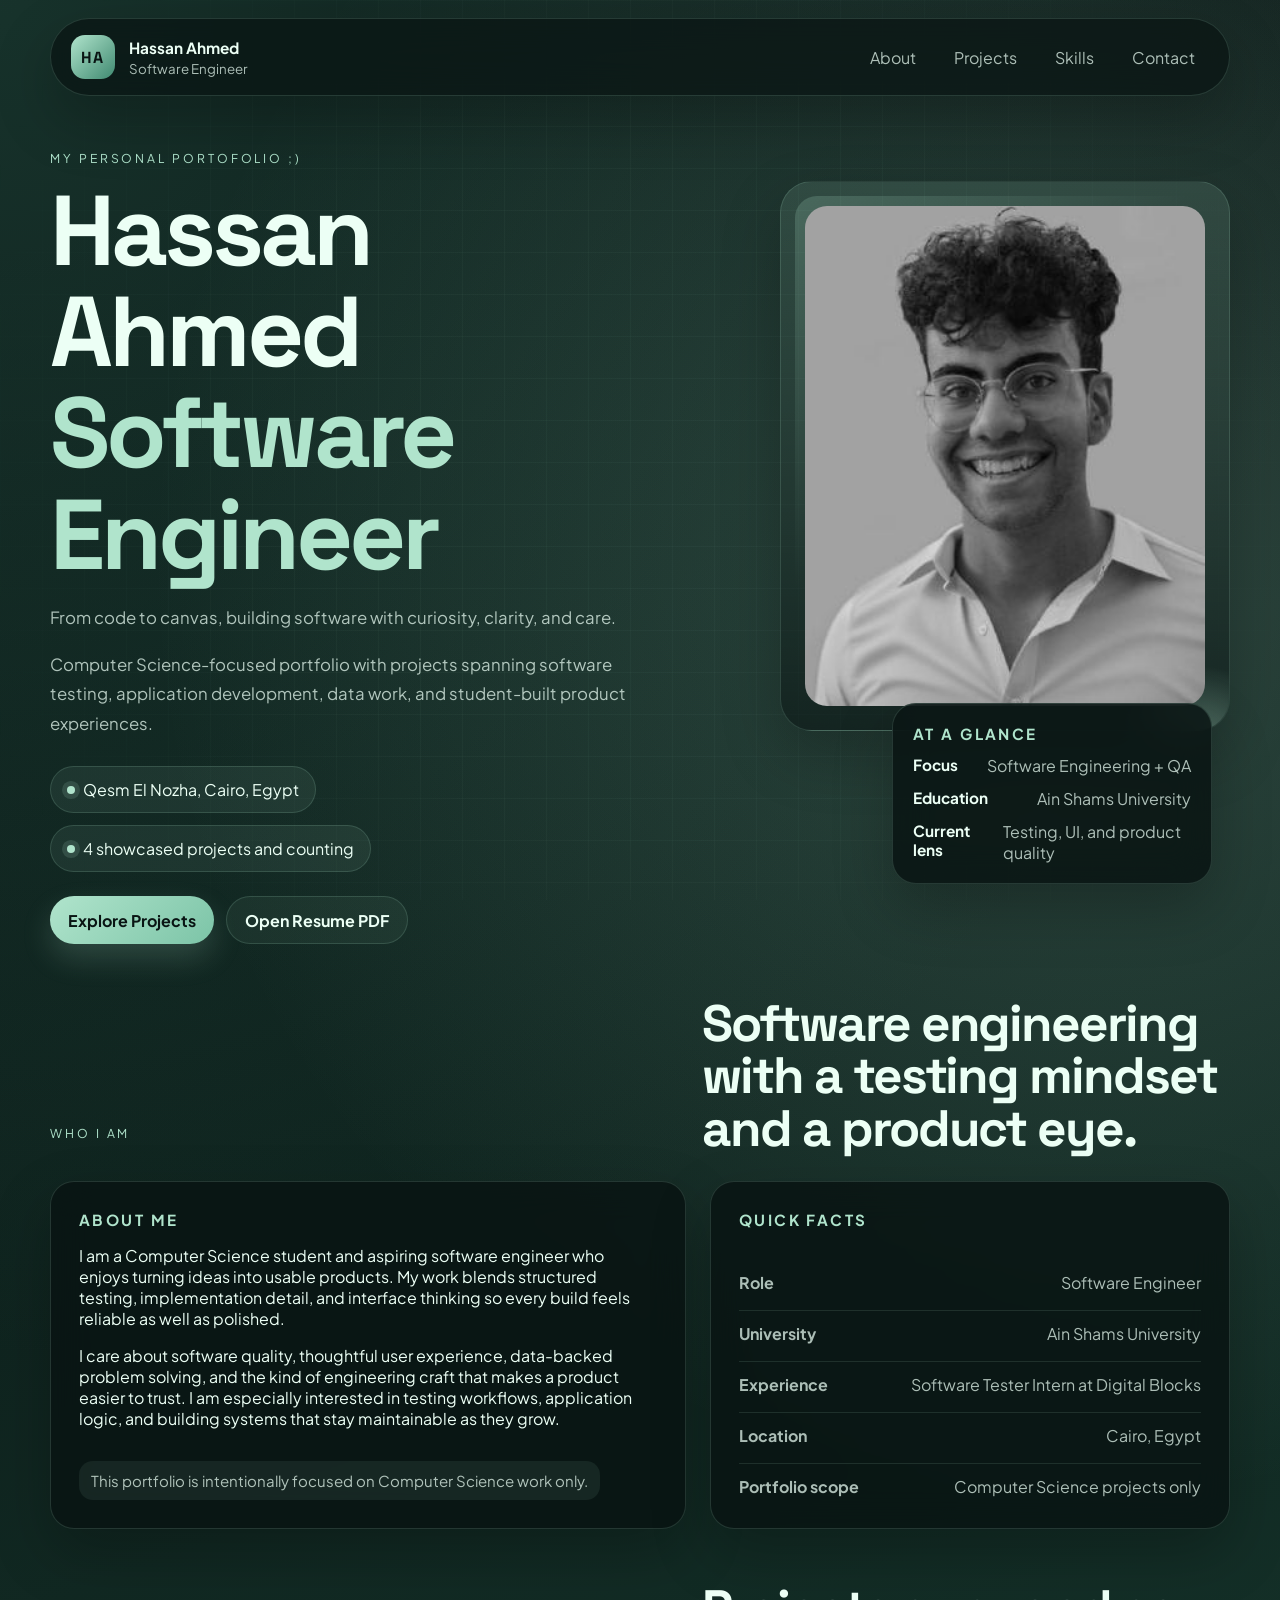
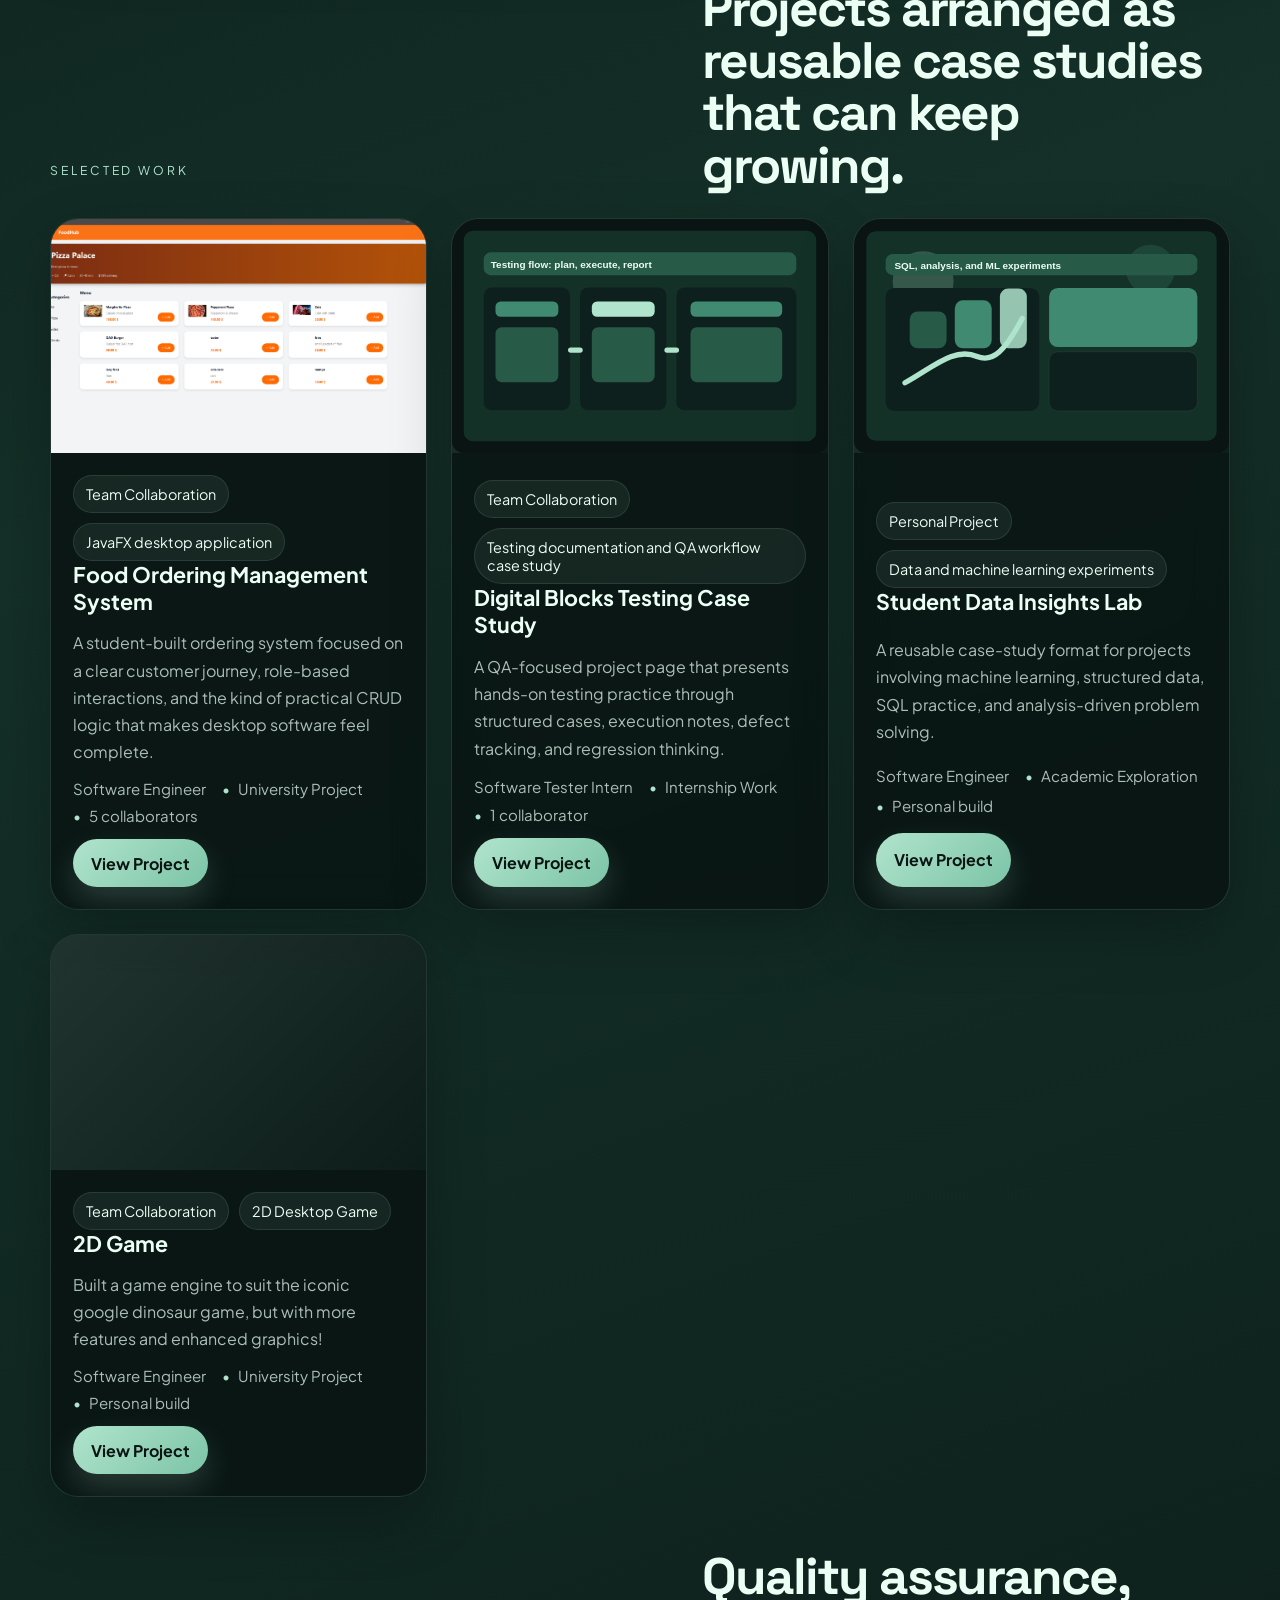
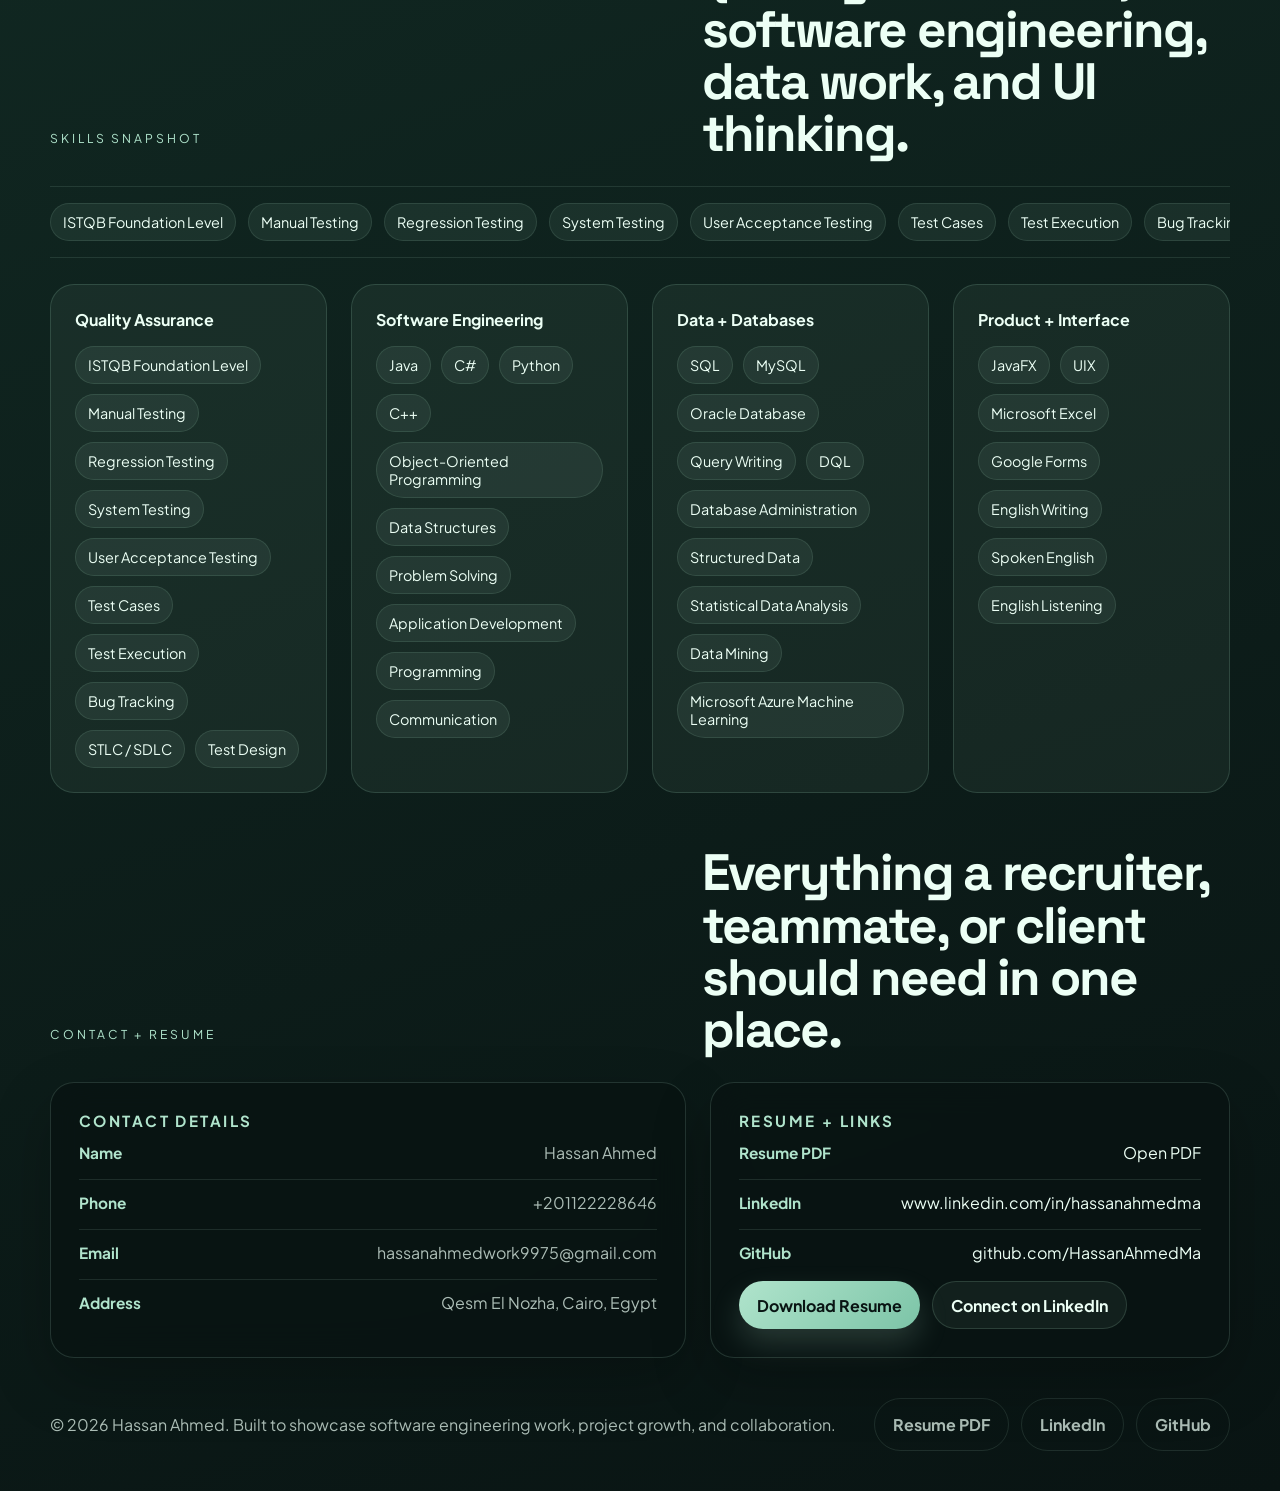
==== index.html @ df13b092 "Initial portfolio website" ====
<!DOCTYPE html>
<html lang="en">
  <head>
    <meta charset="UTF-8" />
    <meta name="viewport" content="width=device-width, initial-scale=1.0" />
    <meta
      name="description"
      content="Hassan Ahmed's software engineering portfolio featuring projects, testing experience, technical skills, and contact details."
    />
    <title>Hassan Ahmed | Software Engineer Portfolio</title>
    <link rel="preconnect" href="https://fonts.googleapis.com" />
    <link rel="preconnect" href="https://fonts.gstatic.com" crossorigin />
    <link
      href="https://fonts.googleapis.com/css2?family=Plus+Jakarta+Sans:wght@400;500;600;700;800&family=Space+Grotesk:wght@500;700&display=swap"
      rel="stylesheet"
    />
    <link rel="stylesheet" href="styles.css" />
  </head>
  <body data-page="home">
    <div class="page-shell">
      <header class="topbar">
        <a class="brand" href="#home">
          <span class="brand-mark">HA</span>
          <span class="brand-copy">
            <strong>Hassan Ahmed</strong>
            <small>Software Engineer</small>
          </span>
        </a>
        <nav class="topnav" aria-label="Primary">
          <a href="#about">About</a>
          <a href="#projects">Projects</a>
          <a href="#skills">Skills</a>
          <a href="#contact">Contact</a>
        </nav>
      </header>

      <main>
        <section class="hero section" id="home">
          <div class="hero-copy reveal">
            <p class="eyebrow">My personal portofolio ;)</p>
            <div id="hero-content"></div>
            <div class="hero-actions" id="hero-actions"></div>
          </div>
          <div class="hero-visual reveal">
            <div class="portrait-frame">
              <div class="portrait-glow"></div>
              <img id="profile-photo" alt="Portrait of Hassan Ahmed" />
            </div>
            <div class="hero-card" id="hero-highlights"></div>
          </div>
        </section>

        <section class="about section reveal" id="about">
          <div class="section-heading">
            <p class="eyebrow">Who I Am</p>
            <h2>Software engineering with a testing mindset and a product eye.</h2>
          </div>
          <div class="about-grid">
            <article class="panel" id="about-panel"></article>
            <aside class="panel info-stack" id="quick-facts"></aside>
          </div>
        </section>

        <section class="projects section" id="projects">
          <div class="section-heading reveal">
            <p class="eyebrow">Selected Work</p>
            <h2>Projects arranged as reusable case studies that can keep growing.</h2>
          </div>
          <div class="project-grid" id="project-grid"></div>
        </section>

        <section class="skills section" id="skills">
          <div class="section-heading reveal">
            <p class="eyebrow">Skills Snapshot</p>
            <h2>Quality assurance, software engineering, data work, and UI thinking.</h2>
          </div>
          <div class="skills-marquee reveal">
            <div class="skills-track" id="skills-track"></div>
          </div>
          <div class="skills-grid" id="skills-grid"></div>
        </section>

        <section class="contact section" id="contact">
          <div class="section-heading reveal">
            <p class="eyebrow">Contact + Resume</p>
            <h2>Everything a recruiter, teammate, or client should need in one place.</h2>
          </div>
          <div class="contact-grid">
            <article class="panel reveal" id="contact-card"></article>
            <article class="panel reveal" id="links-card"></article>
          </div>
        </section>
      </main>

      <footer class="footer">
        <p id="footer-copy"></p>
        <div class="footer-links" id="footer-links"></div>
      </footer>
    </div>

    <script src="site-data.js"></script>
    <script src="script.js"></script>
  </body>
</html>
---- styles.css ----
:root {
  --ink: #091413;
  --forest: #285a48;
  --teal: #408a71;
  --mint: #b0e4cc;
  --surface: rgba(9, 20, 19, 0.84);
  --surface-strong: rgba(9, 20, 19, 0.94);
  --surface-soft: rgba(176, 228, 204, 0.08);
  --line: rgba(176, 228, 204, 0.16);
  --text: #ecfff5;
  --muted: rgba(236, 255, 245, 0.72);
  --shadow: 0 24px 60px rgba(0, 0, 0, 0.24);
  --radius-xl: 32px;
  --radius-lg: 24px;
  --radius-md: 18px;
  --radius-sm: 14px;
  --max-width: 1180px;
}

* {
  box-sizing: border-box;
}

html {
  scroll-behavior: smooth;
}

body {
  margin: 0;
  min-height: 100vh;
  font-family: "Plus Jakarta Sans", "Segoe UI", sans-serif;
  color: var(--text);
  background:
    radial-gradient(circle at top left, rgba(64, 138, 113, 0.26), transparent 28%),
    radial-gradient(circle at 85% 12%, rgba(176, 228, 204, 0.2), transparent 22%),
    linear-gradient(160deg, #091413 5%, #143028 42%, #091413 100%);
}

body::before {
  content: "";
  position: fixed;
  inset: 0;
  pointer-events: none;
  background-image:
    linear-gradient(rgba(176, 228, 204, 0.035) 1px, transparent 1px),
    linear-gradient(90deg, rgba(176, 228, 204, 0.035) 1px, transparent 1px);
  background-size: 42px 42px;
  mask-image: radial-gradient(circle at center, black 48%, transparent 92%);
}

a {
  color: inherit;
  text-decoration: none;
}

img,
video {
  display: block;
  max-width: 100%;
}

.page-shell {
  width: min(calc(100% - 32px), var(--max-width));
  margin: 0 auto;
  padding-bottom: 40px;
}

.topbar {
  position: sticky;
  top: 18px;
  z-index: 20;
  display: flex;
  justify-content: space-between;
  align-items: center;
  gap: 24px;
  margin-top: 18px;
  padding: 16px 20px;
  border: 1px solid var(--line);
  border-radius: 999px;
  background: rgba(9, 20, 19, 0.72);
  backdrop-filter: blur(20px);
  box-shadow: var(--shadow);
}

.brand {
  display: inline-flex;
  align-items: center;
  gap: 14px;
}

.brand-mark {
  width: 44px;
  height: 44px;
  display: grid;
  place-items: center;
  border-radius: 14px;
  background: linear-gradient(135deg, var(--mint), var(--teal));
  color: var(--ink);
  font-family: "Space Grotesk", sans-serif;
  font-weight: 700;
  letter-spacing: 0.08em;
}

.brand-copy {
  display: grid;
  gap: 3px;
}

.brand-copy strong {
  font-size: 0.96rem;
}

.brand-copy small {
  color: var(--muted);
}

.topnav {
  display: inline-flex;
  flex-wrap: wrap;
  gap: 10px;
}

.topnav a,
.button-link,
.ghost-link,
.chip-link {
  transition: transform 180ms ease, background-color 180ms ease, color 180ms ease, border-color 180ms ease;
}

.topnav a {
  padding: 10px 14px;
  border-radius: 999px;
  color: var(--muted);
}

.topnav a:hover,
.topnav a:focus-visible {
  background: rgba(176, 228, 204, 0.08);
  color: var(--text);
  transform: translateY(-1px);
}

.section {
  padding: 54px 0 0;
}

.hero {
  min-height: calc(100vh - 120px);
  display: grid;
  grid-template-columns: minmax(0, 1.05fr) minmax(320px, 0.95fr);
  align-items: center;
  gap: 40px;
}

.hero-copy {
  display: flex;
  flex-direction: column;
}

.eyebrow {
  margin: 0 0 14px;
  text-transform: uppercase;
  letter-spacing: 0.24em;
  font-size: 0.76rem;
  color: var(--mint);
}

.hero h1,
.section-heading h2,
.project-headline h1 {
  margin: 0;
  font-family: "Space Grotesk", sans-serif;
  line-height: 1.02;
  letter-spacing: -0.04em;
}

.hero h1 {
  font-size: clamp(3.5rem, 8vw, 6.2rem);
}

.section-heading h2 {
  font-size: clamp(2rem, 4vw, 3.2rem);
  max-width: 16ch;
}

.hero-lead {
  max-width: 58ch;
  margin: 18px 0 0;
  font-size: 1.05rem;
  color: var(--muted);
  line-height: 1.75;
}

.headline-accent {
  display: block;
  color: var(--mint);
}

.hero-meta {
  display: flex;
  flex-wrap: wrap;
  gap: 12px;
  margin: 28px 0 0;
}

.meta-pill,
.stat-pill,
.project-pill {
  display: inline-flex;
  align-items: center;
  gap: 8px;
  padding: 12px 16px;
  border: 1px solid var(--line);
  border-radius: 999px;
  background: rgba(176, 228, 204, 0.08);
  color: var(--text);
}

.meta-pill::before,
.project-pill::before {
  content: "";
  width: 8px;
  height: 8px;
  border-radius: 50%;
  background: var(--mint);
  box-shadow: 0 0 0 5px rgba(176, 228, 204, 0.14);
}

.hero-actions,
.project-card-actions,
.footer-links {
  display: flex;
  flex-wrap: wrap;
  gap: 12px;
}

.hero-copy .hero-actions {
  margin-top: 24px;
}

.button-link,
.ghost-link,
.chip-link {
  display: inline-flex;
  align-items: center;
  justify-content: center;
  min-height: 48px;
  padding: 0 18px;
  border-radius: 999px;
  font-weight: 700;
}

.button-link {
  background: linear-gradient(135deg, var(--mint), #7cc4a7);
  color: var(--ink);
  box-shadow: 0 14px 30px rgba(176, 228, 204, 0.18);
}

.ghost-link {
  border: 1px solid var(--line);
  background: rgba(176, 228, 204, 0.06);
}

.chip-link {
  min-height: 42px;
  border: 1px solid rgba(176, 228, 204, 0.12);
  background: transparent;
  color: var(--muted);
}

.button-link:hover,
.ghost-link:hover,
.chip-link:hover,
.button-link:focus-visible,
.ghost-link:focus-visible,
.chip-link:focus-visible {
  transform: translateY(-2px);
}

.hero-visual {
  position: relative;
  display: flex;
  flex-direction: column;
  align-items: flex-end;
  isolation: isolate;
  padding-bottom: 30px;
}

.portrait-frame {
  position: relative;
  z-index: 1;
  padding: 24px;
  border: 1px solid var(--line);
  border-radius: var(--radius-xl);
  background: linear-gradient(180deg, rgba(176, 228, 204, 0.12), rgba(9, 20, 19, 0.6));
  box-shadow: var(--shadow);
  overflow: hidden;
}

.portrait-frame::after {
  content: "";
  position: absolute;
  inset: auto -14% -20% auto;
  width: 180px;
  height: 180px;
  border-radius: 50%;
  background: radial-gradient(circle, rgba(176, 228, 204, 0.46), transparent 65%);
}

.portrait-glow {
  position: absolute;
  inset: 14px;
  border-radius: calc(var(--radius-xl) - 10px);
  background: linear-gradient(135deg, rgba(176, 228, 204, 0.2), transparent 42%);
}

#profile-photo {
  position: relative;
  z-index: 1;
  width: 100%;
  aspect-ratio: 4 / 5;
  object-fit: cover;
  border-radius: calc(var(--radius-xl) - 10px);
  animation: floatPortrait 9s ease-in-out infinite;
}

.hero-card,
.panel,
.project-card,
.detail-card,
.gallery-main,
.thumbnail-button {
  border: 1px solid var(--line);
  background: var(--surface);
  backdrop-filter: blur(18px);
  box-shadow: var(--shadow);
}

.hero-card {
  position: relative;
  z-index: 3;
  margin-top: -28px;
  margin-right: 18px;
  margin-left: auto;
  width: min(320px, calc(100% - 24px));
  padding: 20px;
  border-radius: var(--radius-lg);
}

.hero-card h3,
.panel h3,
.detail-card h3 {
  margin: 0 0 12px;
  font-size: 0.95rem;
  color: var(--mint);
  text-transform: uppercase;
  letter-spacing: 0.16em;
}

.stat-list,
.facts-list,
.stack-list,
.contributor-list,
.contact-list,
.links-list {
  display: grid;
  gap: 12px;
}

.stat-row,
.facts-list li,
.stack-group,
.contact-item,
.links-item {
  display: flex;
  justify-content: space-between;
  gap: 18px;
}

.stat-row strong,
.contact-item strong,
.links-item strong {
  font-size: 0.96rem;
}

.stat-row span,
.facts-list li,
.stack-group span,
.contact-item span,
.links-item span,
.project-card p,
.detail-body p,
.project-summary,
.project-meta {
  color: var(--muted);
}

.about-grid,
.contact-grid {
  display: grid;
  grid-template-columns: 1.1fr 0.9fr;
  gap: 24px;
  margin-top: 26px;
}

.panel {
  padding: 28px;
  border-radius: var(--radius-lg);
}

.panel p:last-child {
  margin-bottom: 0;
}

.info-stack {
  display: grid;
  gap: 16px;
}

.facts-list {
  margin: 0;
  padding: 0;
  list-style: none;
}

.facts-list li {
  align-items: baseline;
  padding-bottom: 14px;
  border-bottom: 1px solid rgba(176, 228, 204, 0.12);
}

.facts-list li:last-child {
  padding-bottom: 0;
  border-bottom: 0;
}

.project-grid,
.skills-grid {
  display: grid;
  gap: 24px;
  margin-top: 26px;
}

.project-grid {
  grid-template-columns: repeat(12, 1fr);
}

.project-card {
  grid-column: span 4;
  display: grid;
  overflow: hidden;
  border-radius: 28px;
  transition: transform 220ms ease, border-color 220ms ease;
}

.project-card:hover,
.project-card:focus-within {
  transform: translateY(-6px);
  border-color: rgba(176, 228, 204, 0.3);
}

.project-card-media {
  position: relative;
  aspect-ratio: 16 / 10;
  overflow: hidden;
  background: linear-gradient(135deg, rgba(176, 228, 204, 0.14), rgba(64, 138, 113, 0.06));
}

.project-card-media img,
.project-card-media video {
  width: 100%;
  height: 100%;
  object-fit: cover;
}

.project-card-body {
  display: grid;
  gap: 14px;
  padding: 22px;
}

.project-card-top {
  display: flex;
  justify-content: space-between;
  gap: 14px;
  align-items: flex-start;
}

.project-card h3 {
  margin: 0;
  font-size: 1.34rem;
}

.project-summary {
  margin: 0;
  line-height: 1.7;
}

.project-card-tags,
.skill-tags,
.thumbnail-strip {
  display: flex;
  flex-wrap: wrap;
  gap: 10px;
}

.project-tag,
.skill-tag,
.thumb-label {
  padding: 9px 12px;
  border-radius: 999px;
  background: rgba(176, 228, 204, 0.08);
  border: 1px solid rgba(176, 228, 204, 0.12);
  color: var(--text);
  font-size: 0.9rem;
}

.project-meta {
  display: flex;
  flex-wrap: wrap;
  gap: 8px 16px;
  font-size: 0.94rem;
}

.project-meta span::before {
  content: "•";
  margin-right: 8px;
  color: var(--mint);
}

.project-meta span:first-child::before {
  display: none;
}

.section-heading {
  display: flex;
  justify-content: space-between;
  align-items: end;
  gap: 24px;
}

.skills-marquee {
  margin-top: 26px;
  padding: 16px 0;
  overflow: hidden;
  border-block: 1px solid rgba(176, 228, 204, 0.12);
}

.skills-track {
  display: flex;
  gap: 12px;
  width: max-content;
  animation: marquee 26s linear infinite;
}

.skills-grid {
  grid-template-columns: repeat(4, 1fr);
}

.skill-card {
  padding: 24px;
  border-radius: 24px;
  border: 1px solid var(--line);
  background: rgba(176, 228, 204, 0.06);
}

.skill-card h3 {
  margin: 0 0 16px;
  font-size: 1rem;
}

.contact-list,
.links-list {
  margin: 0;
}

.contact-item,
.links-item {
  align-items: baseline;
  padding-bottom: 16px;
  border-bottom: 1px solid rgba(176, 228, 204, 0.12);
}

.contact-item:last-child,
.links-item:last-child {
  border-bottom: 0;
  padding-bottom: 0;
}

.contact-label,
.link-label {
  color: var(--mint);
}

.inline-note {
  display: inline-flex;
  margin-top: 16px;
  padding: 10px 12px;
  border-radius: 14px;
  background: rgba(176, 228, 204, 0.08);
  color: var(--muted);
  font-size: 0.94rem;
}

.footer {
  display: flex;
  justify-content: space-between;
  gap: 18px;
  padding: 40px 0 0;
  color: var(--muted);
}

.project-layout {
  padding-top: 54px;
}

.project-shell {
  display: grid;
  gap: 28px;
}

.project-headline {
  display: grid;
  gap: 20px;
}

.project-headline h1 {
  font-size: clamp(2.8rem, 5vw, 4.6rem);
}

.project-overview {
  display: grid;
  grid-template-columns: 1.08fr 0.92fr;
  gap: 24px;
}

.gallery-main {
  position: relative;
  overflow: hidden;
  border-radius: 30px;
  min-height: 420px;
}

.gallery-main img,
.gallery-main video {
  width: 100%;
  height: 100%;
  object-fit: cover;
}

.thumbnail-strip {
  margin-top: 14px;
}

.thumbnail-button {
  cursor: pointer;
  border-radius: 20px;
  padding: 10px;
  min-width: 140px;
  color: var(--text);
}

.thumbnail-button.is-active {
  border-color: rgba(176, 228, 204, 0.4);
  transform: translateY(-2px);
}

.thumbnail-button img,
.thumbnail-button video {
  width: 100%;
  aspect-ratio: 16 / 10;
  object-fit: cover;
  border-radius: 12px;
  margin-bottom: 8px;
}

.detail-stack {
  display: grid;
  gap: 18px;
}

.detail-card {
  padding: 22px;
  border-radius: 26px;
}

.detail-body {
  display: grid;
  gap: 24px;
}

.detail-grid {
  display: grid;
  grid-template-columns: repeat(2, 1fr);
  gap: 18px;
}

.stack-group {
  flex-direction: column;
  gap: 10px;
  padding: 0;
}

.stack-group strong {
  color: var(--mint);
}

.contributor-list {
  margin: 0;
  padding: 0;
  list-style: none;
}

.contributor-list li {
  display: flex;
  justify-content: space-between;
  align-items: center;
  gap: 16px;
  padding: 12px 0;
  border-bottom: 1px solid rgba(176, 228, 204, 0.12);
}

.contributor-list li:last-child {
  padding-bottom: 0;
  border-bottom: 0;
}

.contributor-link {
  display: inline-flex;
  align-items: center;
  justify-content: center;
  padding: 8px 12px;
  border-radius: 999px;
  border: 1px solid rgba(176, 228, 204, 0.16);
  background: rgba(176, 228, 204, 0.08);
  color: var(--mint);
  font-size: 0.9rem;
  white-space: nowrap;
}

.contributor-link:hover,
.contributor-link:focus-visible {
  transform: translateY(-1px);
  border-color: rgba(176, 228, 204, 0.28);
  color: var(--text);
}

.project-nav {
  display: flex;
  flex-wrap: wrap;
  gap: 14px;
}

.empty-state {
  padding: 28px;
  border: 1px solid var(--line);
  border-radius: 28px;
  background: rgba(176, 228, 204, 0.06);
}

.reveal {
  opacity: 0;
  transform: translateY(28px);
  transition: opacity 700ms ease, transform 700ms ease;
}

.reveal.is-visible {
  opacity: 1;
  transform: translateY(0);
}

@keyframes floatPortrait {
  0%,
  100% {
    transform: translateY(0) scale(1);
  }
  50% {
    transform: translateY(-10px) scale(1.012);
  }
}

@keyframes marquee {
  from {
    transform: translateX(0);
  }
  to {
    transform: translateX(-50%);
  }
}

@media (max-width: 1080px) {
  .hero,
  .about-grid,
  .contact-grid,
  .project-overview {
    grid-template-columns: 1fr;
  }

  .project-grid {
    grid-template-columns: repeat(2, 1fr);
  }

  .project-card {
    grid-column: auto;
  }

  .skills-grid {
    grid-template-columns: repeat(2, 1fr);
  }

  .hero-card {
    margin-top: 18px;
    margin-right: 0;
    width: 100%;
  }

  .hero-visual {
    align-items: stretch;
    padding-bottom: 0;
  }
}

@media (max-width: 760px) {
  .page-shell {
    width: min(calc(100% - 20px), var(--max-width));
  }

  .topbar,
  .footer,
  .section-heading {
    flex-direction: column;
    align-items: flex-start;
  }

  .topbar {
    border-radius: 28px;
  }

  .hero {
    min-height: auto;
    padding-top: 26px;
  }

  .hero h1 {
    font-size: clamp(2.8rem, 14vw, 4rem);
  }

  .project-grid,
  .skills-grid,
  .detail-grid {
    grid-template-columns: 1fr;
  }

  .panel,
  .detail-card,
  .project-card-body {
    padding: 20px;
  }

  .gallery-main {
    min-height: 280px;
  }

  .thumbnail-button {
    min-width: 120px;
  }
}

@media (prefers-reduced-motion: reduce) {
  *,
  *::before,
  *::after {
    animation-duration: 0.01ms !important;
    animation-iteration-count: 1 !important;
    transition-duration: 0.01ms !important;
    scroll-behavior: auto !important;
  }

  .reveal {
    opacity: 1;
    transform: none;
  }
}
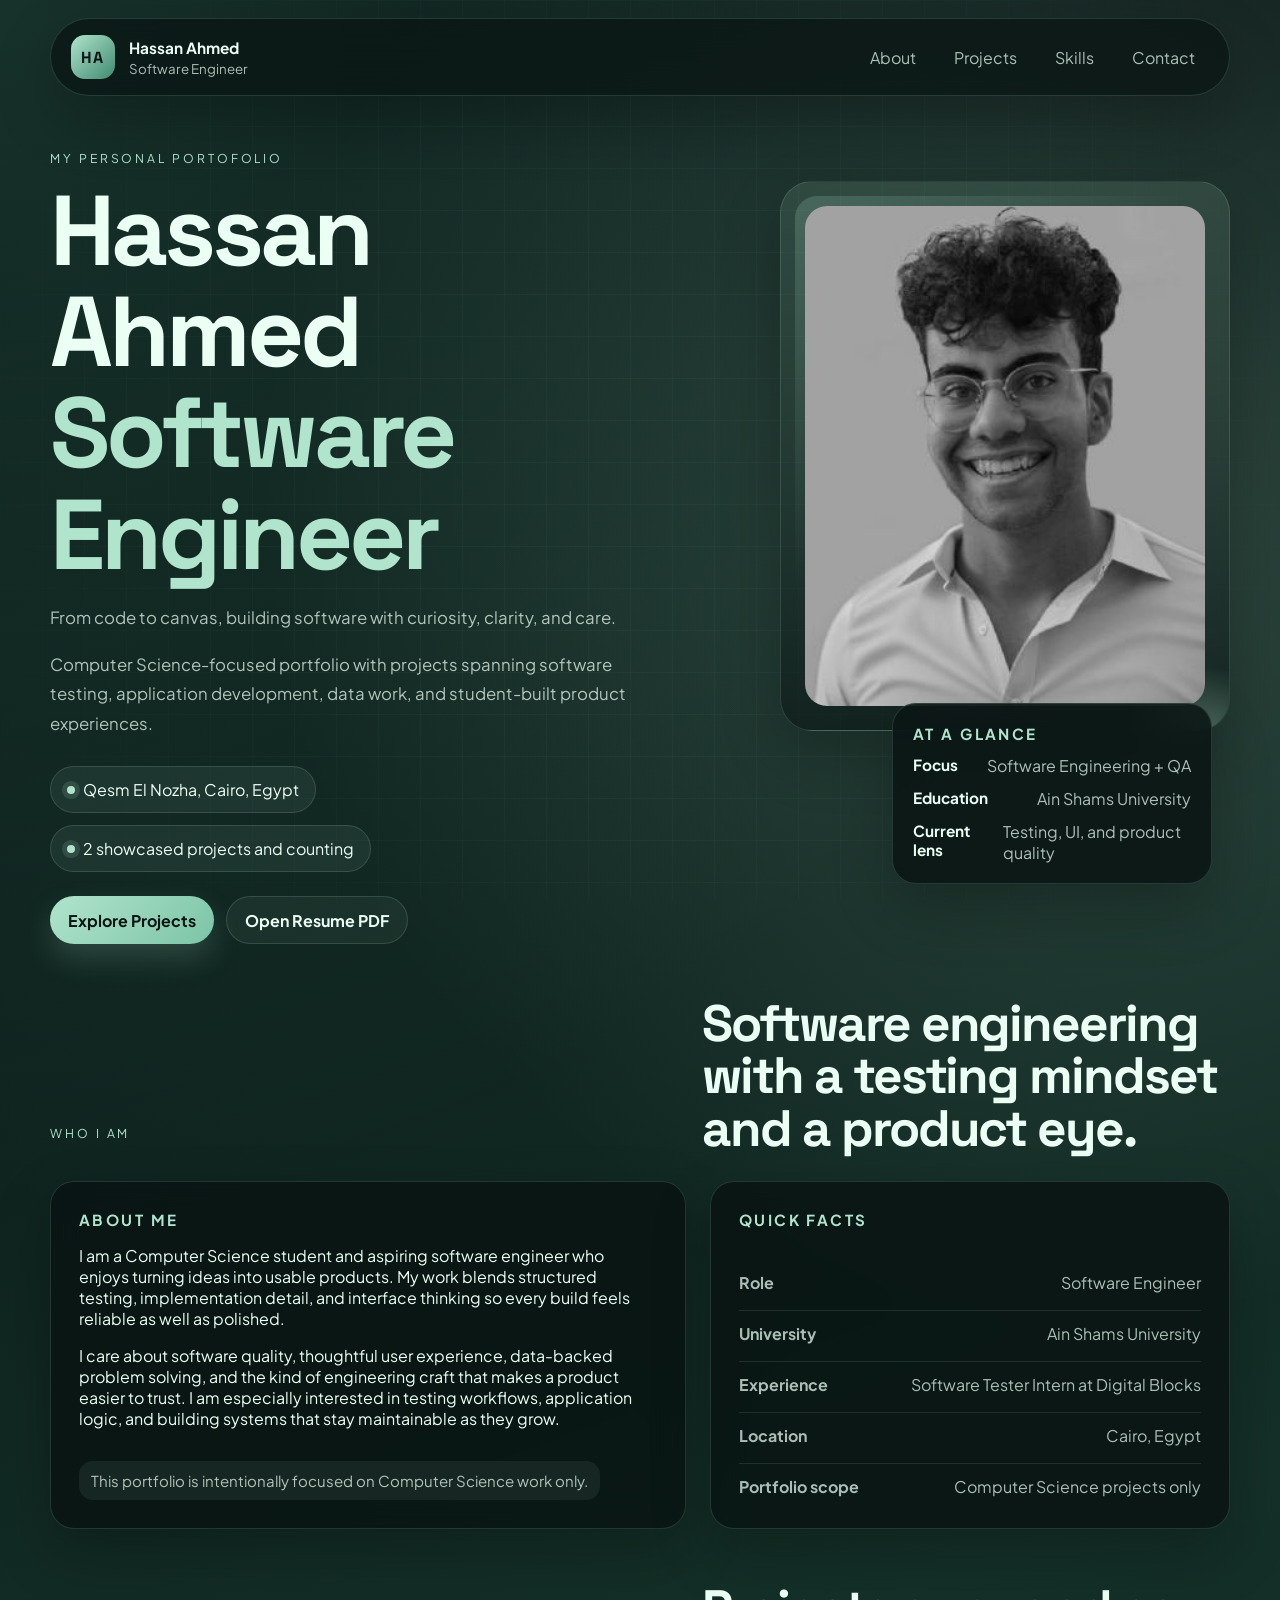
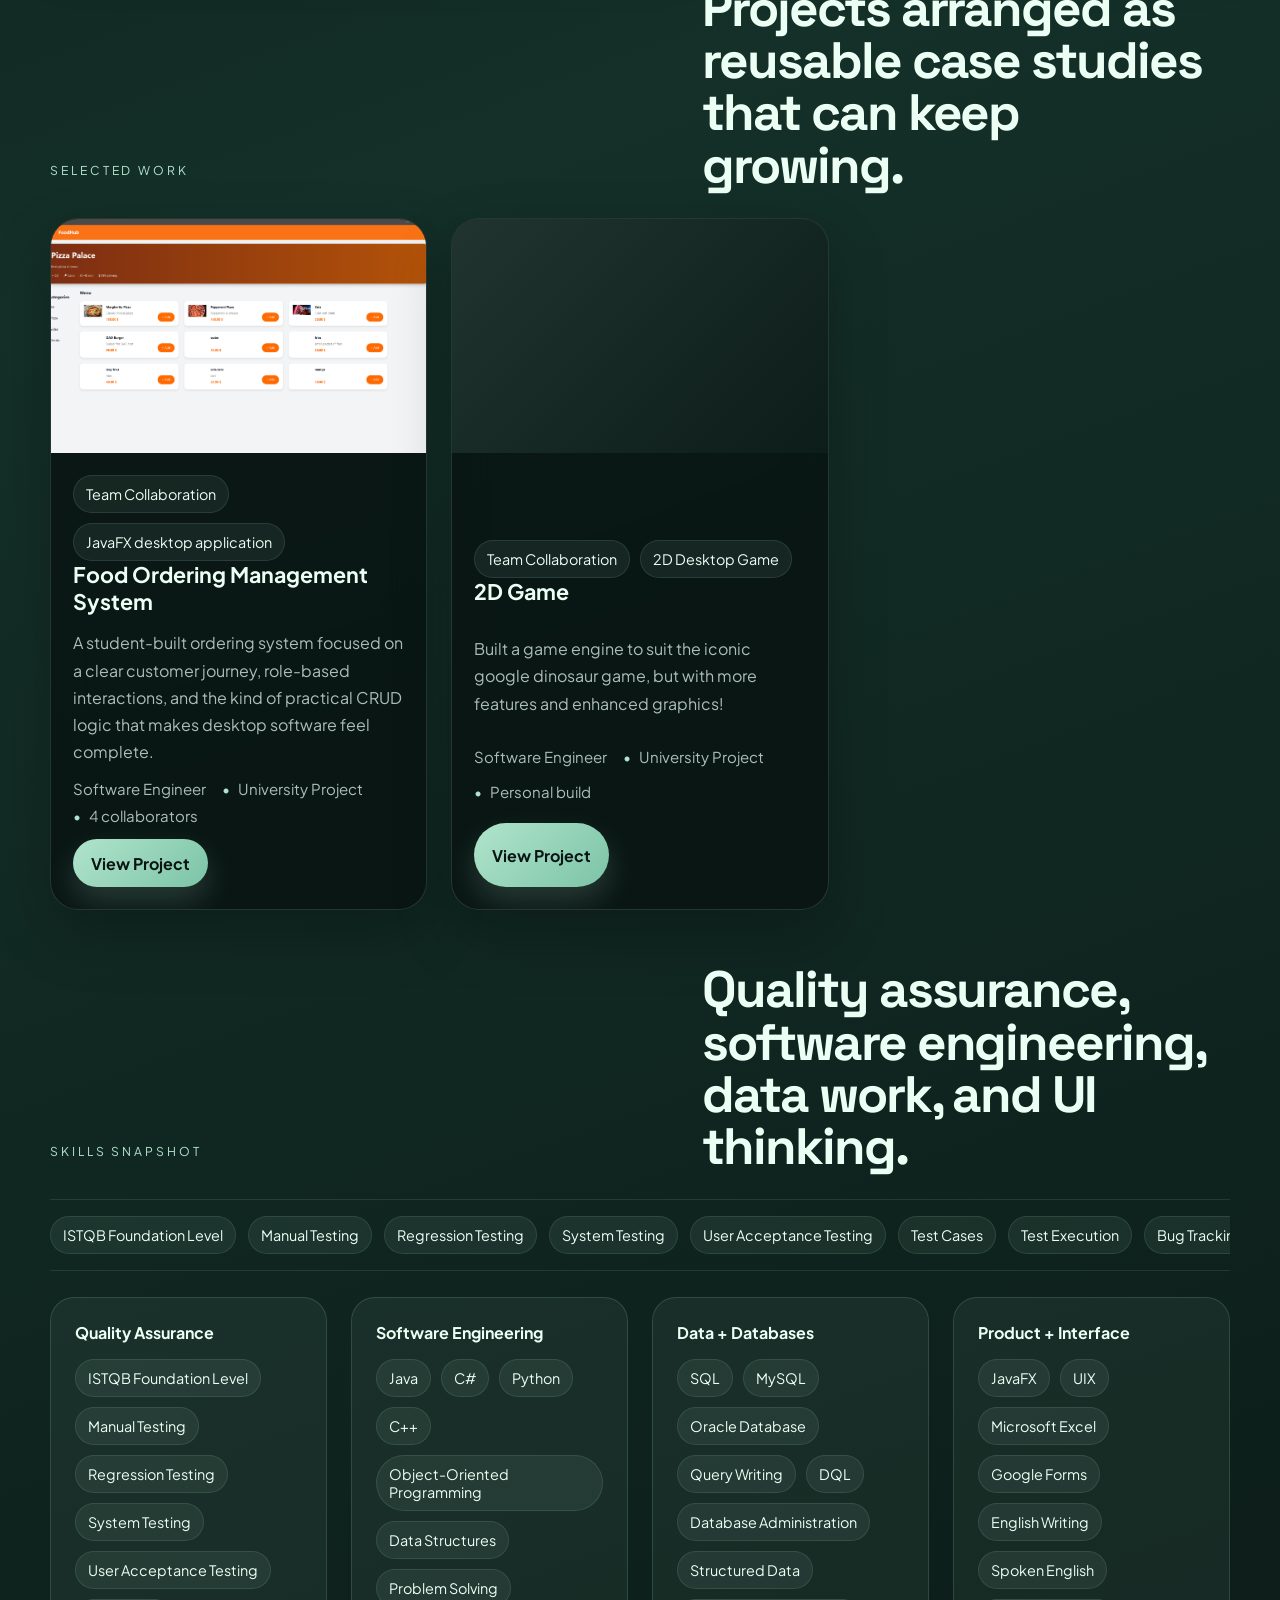
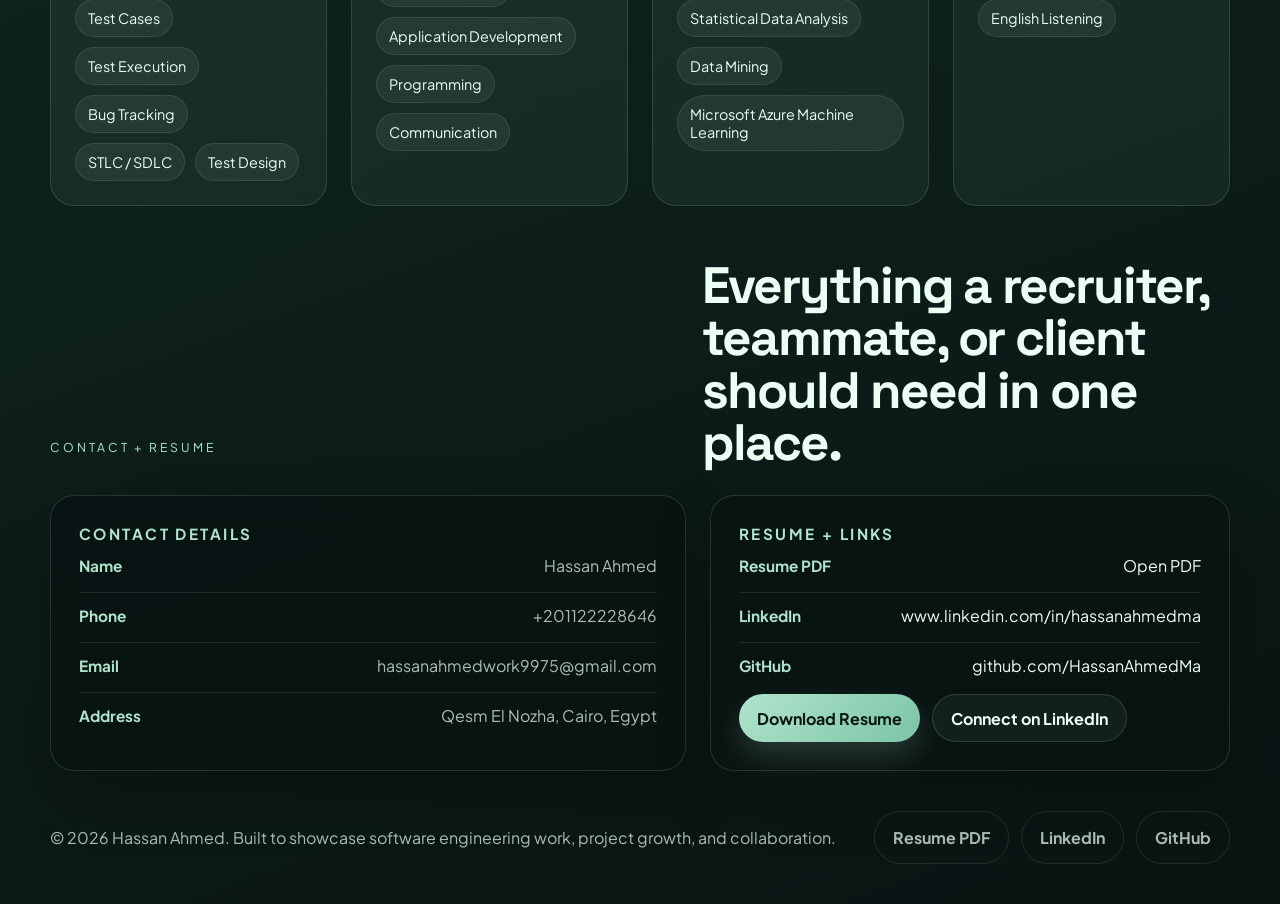
==== commit d33ef849: "Index Checking" ====
--- a/index.html
+++ b/index.html
@@ -37,7 +37,7 @@
       <main>
         <section class="hero section" id="home">
           <div class="hero-copy reveal">
-            <p class="eyebrow">My personal portofolio ;)</p>
+            <p class="eyebrow">My personal portofolio</p>
             <div id="hero-content"></div>
             <div class="hero-actions" id="hero-actions"></div>
           </div>
